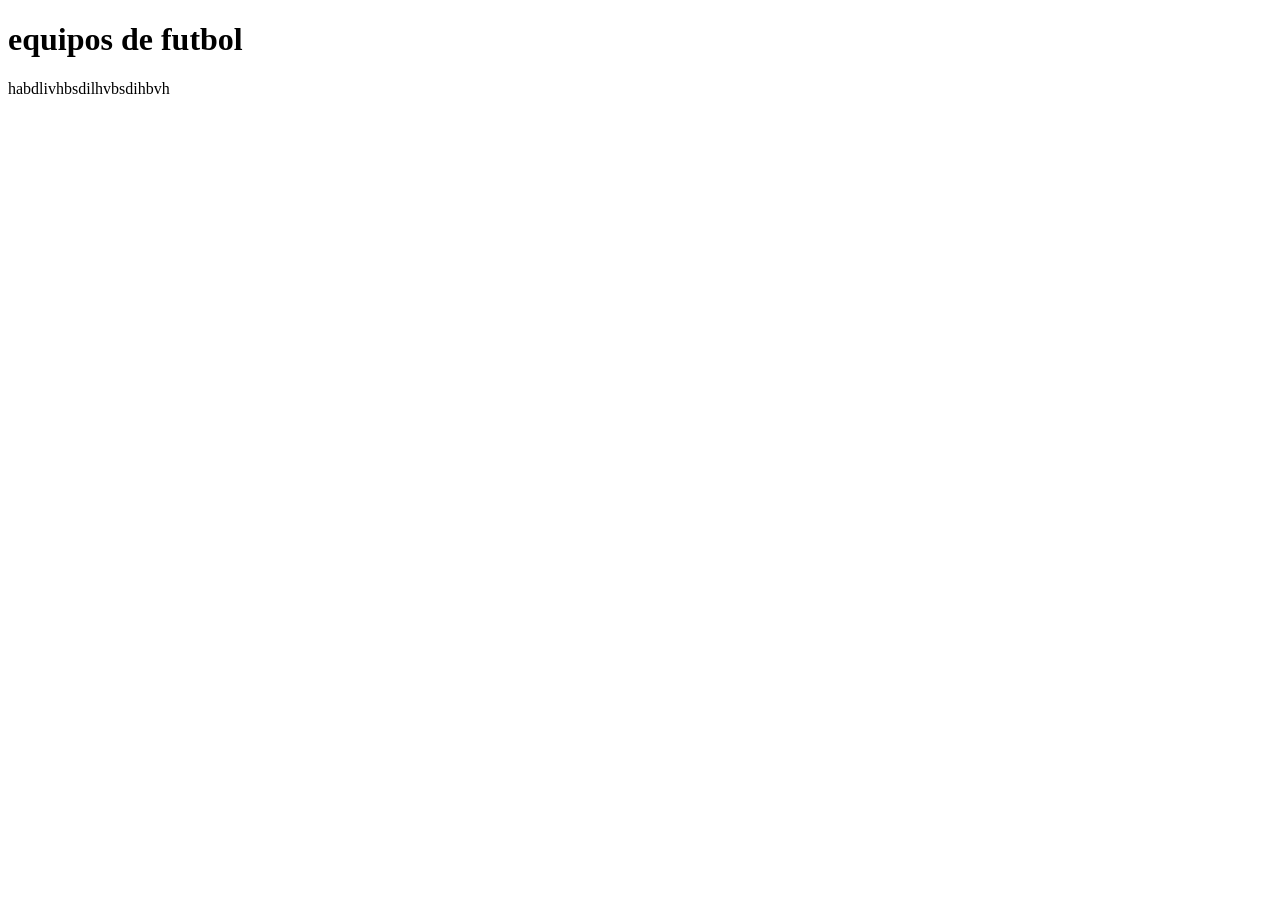
==== index.html @ 14609608 "cree el index" ====
<!DOCTYPE html>
<html lang="en">
<head>
    <meta charset="UTF-8">
    <meta name="viewport" content="width=device-width, initial-scale=1.0">
    <title>Document</title>
</head>
<body>
    <h1>equipos de futbol</h1>
    <p>habdlivhbsdilhvbsdihbvh</p>
</body>
</html>
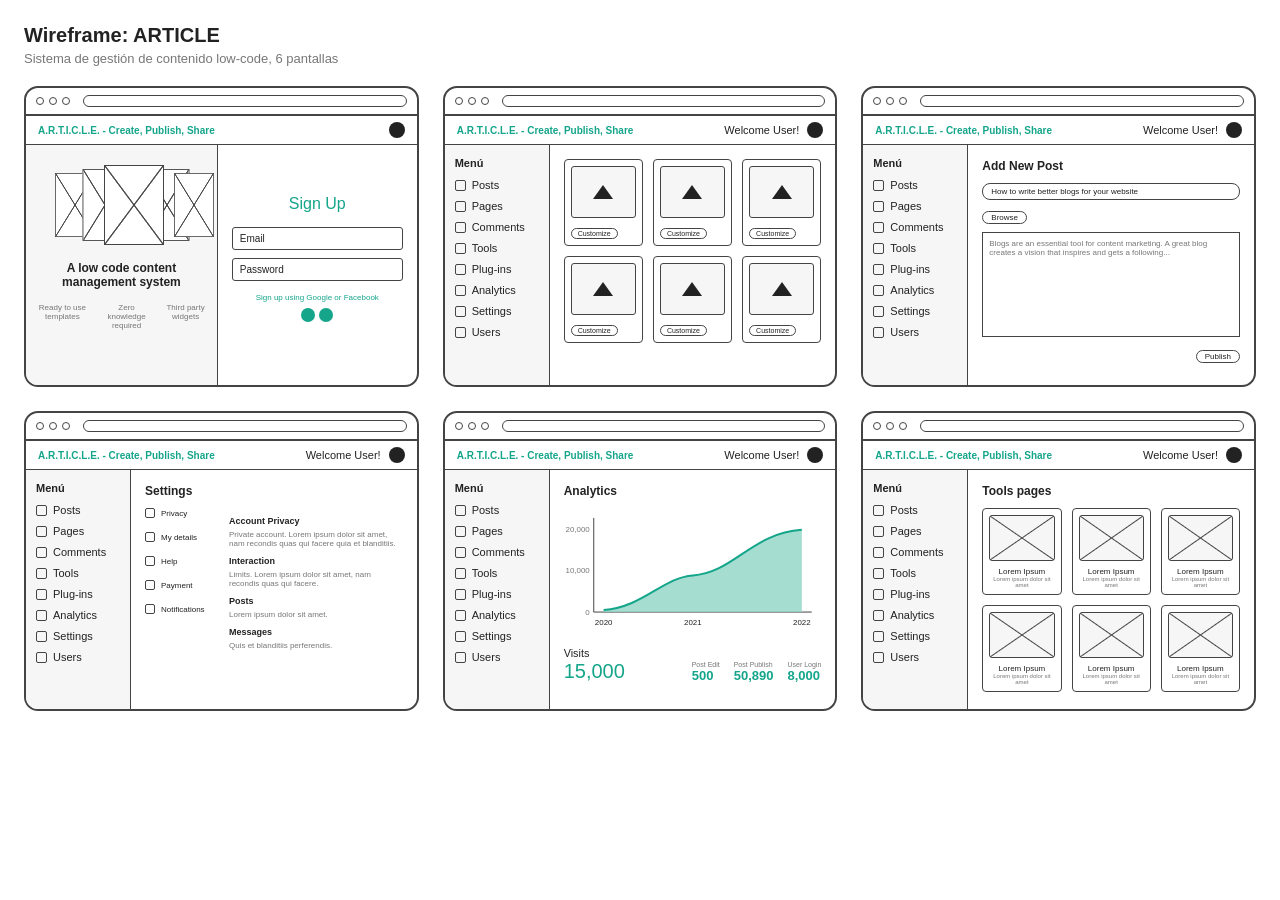
==== commit 091952f1: "Add files via upload" ====
--- a/index.html
+++ b/index.html
@@ -1,12 +1,147 @@
 <!DOCTYPE html>
-<html lang="en">
+<html lang="es">
 <head>
-    <meta charset="UTF-8">
-    <meta name="viewport" content="width=device-width, initial-scale=1.0">
-    <title>Document</title>
+<meta charset="UTF-8">
+<meta name="viewport" content="width=device-width, initial-scale=1">
+<title>Wireframe - ARTICLE</title>
+<link rel="stylesheet" href="styles.css">
 </head>
 <body>
-    <h1>equipos de futbol</h1>
-    <p>habdlivhbsdilhvbsdihbvh</p>
+
+<h1>Wireframe: ARTICLE</h1>
+<p class="sub">Sistema de gestión de contenido low-code, 6 pantallas</p>
+
+<div class="grid">
+
+  <!-- 1. Sign up -->
+  <div class="win">
+    <div class="bar"><i></i><i></i><i></i><span></span></div>
+    <div class="top"><span class="logo">A.R.T.I.C.L.E. - Create, Publish, Share</span><span class="avatar"></span></div>
+    <div class="signup">
+      <div class="hero">
+        <div class="stack"><div class="a"></div><div class="b"></div><div class="d"></div><div class="e"></div><div class="c"></div></div>
+        <strong>A low code content management system</strong>
+        <div class="mini"><span>Ready to use templates</span><span>Zero knowledge required</span><span>Third party widgets</span></div>
+      </div>
+      <div class="form">
+        <h2>Sign Up</h2>
+        <div class="input">Email</div>
+        <div class="input">Password</div>
+        <div class="social">Sign up using Google or Facebook</div>
+        <span class="dot"></span><span class="dot"></span>
+      </div>
+    </div>
+  </div>
+
+  <!-- 2. Posts -->
+  <div class="win">
+    <div class="bar"><i></i><i></i><i></i><span></span></div>
+    <div class="top"><span class="logo">A.R.T.I.C.L.E. - Create, Publish, Share</span><span class="user">Welcome User! <span class="avatar"></span></span></div>
+    <div class="body">
+      <div class="menu"><b>Menú</b><p>Posts</p><p>Pages</p><p>Comments</p><p>Tools</p><p>Plug-ins</p><p>Analytics</p><p>Settings</p><p>Users</p></div>
+      <div class="main">
+        <div class="cards">
+          <div class="card"><div class="pic"></div><span class="pill">Customize</span></div>
+          <div class="card"><div class="pic"></div><span class="pill">Customize</span></div>
+          <div class="card"><div class="pic"></div><span class="pill">Customize</span></div>
+          <div class="card"><div class="pic"></div><span class="pill">Customize</span></div>
+          <div class="card"><div class="pic"></div><span class="pill">Customize</span></div>
+          <div class="card"><div class="pic"></div><span class="pill">Customize</span></div>
+        </div>
+      </div>
+    </div>
+  </div>
+
+  <!-- 3. Add new post -->
+  <div class="win">
+    <div class="bar"><i></i><i></i><i></i><span></span></div>
+    <div class="top"><span class="logo">A.R.T.I.C.L.E. - Create, Publish, Share</span><span class="user">Welcome User! <span class="avatar"></span></span></div>
+    <div class="body">
+      <div class="menu"><b>Menú</b><p>Posts</p><p>Pages</p><p>Comments</p><p>Tools</p><p>Plug-ins</p><p>Analytics</p><p>Settings</p><p>Users</p></div>
+      <div class="main">
+        <h3>Add New Post</h3>
+        <div class="field">How to write better blogs for your website</div>
+        <span class="btn-sm">Browse</span>
+        <div class="editor">Blogs are an essential tool for content marketing. A great blog creates a vision that inspires and gets a following...</div>
+        <div class="right"><span class="btn-sm">Publish</span></div>
+      </div>
+    </div>
+  </div>
+
+  <!-- 4. Settings -->
+  <div class="win">
+    <div class="bar"><i></i><i></i><i></i><span></span></div>
+    <div class="top"><span class="logo">A.R.T.I.C.L.E. - Create, Publish, Share</span><span class="user">Welcome User! <span class="avatar"></span></span></div>
+    <div class="body">
+      <div class="menu"><b>Menú</b><p>Posts</p><p>Pages</p><p>Comments</p><p>Tools</p><p>Plug-ins</p><p>Analytics</p><p>Settings</p><p>Users</p></div>
+      <div class="main">
+        <h3>Settings</h3>
+        <div class="lines">
+          <div class="opts"><p>Privacy</p><p>My details</p><p>Help</p><p>Payment</p><p>Notifications</p></div>
+          <div class="txt">
+            <b>Account Privacy</b>Private account. Lorem ipsum dolor sit amet, nam recondis quas qui facere quia et blanditiis.
+            <b>Interaction</b>Limits. Lorem ipsum dolor sit amet, nam recondis quas qui facere.
+            <b>Posts</b>Lorem ipsum dolor sit amet.
+            <b>Messages</b>Quis et blanditiis perferendis.
+          </div>
+        </div>
+      </div>
+    </div>
+  </div>
+
+  <!-- 5. Analytics -->
+  <div class="win">
+    <div class="bar"><i></i><i></i><i></i><span></span></div>
+    <div class="top"><span class="logo">A.R.T.I.C.L.E. - Create, Publish, Share</span><span class="user">Welcome User! <span class="avatar"></span></span></div>
+    <div class="body">
+      <div class="menu"><b>Menú</b><p>Posts</p><p>Pages</p><p>Comments</p><p>Tools</p><p>Plug-ins</p><p>Analytics</p><p>Settings</p><p>Users</p></div>
+      <div class="main">
+        <h3>Analytics</h3>
+        <svg class="chart" viewBox="0 0 260 130" role="img" aria-label="Gráfico de visitas 2020 a 2022">
+          <g stroke="var(--line)" stroke-width="1" fill="none">
+            <path d="M30 10V105H250"/>
+          </g>
+          <g fill="var(--muted)" font-size="8" text-anchor="end">
+            <text x="26" y="24">20,000</text><text x="26" y="66">10,000</text><text x="26" y="108">0</text>
+          </g>
+          <path d="M40 103 C80 100, 100 70, 130 68 C170 66, 190 25, 240 22 L240 105 L40 105 Z" fill="var(--accent-soft)" opacity=".8"/>
+          <path d="M40 103 C80 100, 100 70, 130 68 C170 66, 190 25, 240 22" fill="none" stroke="var(--accent)" stroke-width="2"/>
+          <g fill="var(--text)" font-size="8" text-anchor="middle">
+            <text x="40" y="118">2020</text><text x="130" y="118">2021</text><text x="240" y="118">2022</text>
+          </g>
+        </svg>
+        <div class="stats">
+          <div><small>Visits</small><div class="big">15,000</div></div>
+          <div class="nums">
+            <span>Post Edit<b>500</b></span>
+            <span>Post Publish<b>50,890</b></span>
+            <span>User Login<b>8,000</b></span>
+          </div>
+        </div>
+      </div>
+    </div>
+  </div>
+
+  <!-- 6. Tools -->
+  <div class="win">
+    <div class="bar"><i></i><i></i><i></i><span></span></div>
+    <div class="top"><span class="logo">A.R.T.I.C.L.E. - Create, Publish, Share</span><span class="user">Welcome User! <span class="avatar"></span></span></div>
+    <div class="body">
+      <div class="menu"><b>Menú</b><p>Posts</p><p>Pages</p><p>Comments</p><p>Tools</p><p>Plug-ins</p><p>Analytics</p><p>Settings</p><p>Users</p></div>
+      <div class="main">
+        <h3>Tools pages</h3>
+        <div class="cards">
+          <div class="card tool"><div class="pic"></div>Lorem Ipsum<small>Lorem ipsum dolor sit amet</small></div>
+          <div class="card tool"><div class="pic"></div>Lorem Ipsum<small>Lorem ipsum dolor sit amet</small></div>
+          <div class="card tool"><div class="pic"></div>Lorem Ipsum<small>Lorem ipsum dolor sit amet</small></div>
+          <div class="card tool"><div class="pic"></div>Lorem Ipsum<small>Lorem ipsum dolor sit amet</small></div>
+          <div class="card tool"><div class="pic"></div>Lorem Ipsum<small>Lorem ipsum dolor sit amet</small></div>
+          <div class="card tool"><div class="pic"></div>Lorem Ipsum<small>Lorem ipsum dolor sit amet</small></div>
+        </div>
+      </div>
+    </div>
+  </div>
+
+</div>
 </body>
-</html>+</html>
--- a/styles.css
+++ b/styles.css
@@ -0,0 +1,247 @@
+:root {
+  --bg: #ffffff;
+  --panel: #f6f6f6;
+  --line: #444444;
+  --text: #222222;
+  --muted: #777777;
+  --accent: #14a58a;
+  --accent-soft: #8fd5c6;
+}
+
+* { box-sizing: border-box; }
+body {
+  margin: 0;
+  padding: 24px;
+  background: var(--bg);
+  color: var(--text);
+  font-family: "Trebuchet MS", Arial, sans-serif;
+  font-size: 13px;
+}
+h1 { font-size: 20px; margin: 0 0 4px; }
+.sub { color: var(--muted); margin: 0 0 20px; }
+
+.grid {
+  display: grid;
+  grid-template-columns: repeat(3, 1fr);
+  gap: 24px;
+}
+@media (max-width: 1000px) { .grid { grid-template-columns: repeat(2, 1fr); } }
+@media (max-width: 640px) { .grid { grid-template-columns: 1fr; } }
+
+/* ventana del navegador */
+.win {
+  border: 2px solid var(--line);
+  border-radius: 14px;
+  background: var(--bg);
+  overflow: hidden;
+  min-height: 300px;
+  display: flex;
+  flex-direction: column;
+}
+.bar {
+  display: flex;
+  align-items: center;
+  gap: 5px;
+  padding: 7px 10px;
+  border-bottom: 2px solid var(--line);
+}
+.bar i {
+  width: 8px; height: 8px;
+  border: 1.5px solid var(--line);
+  border-radius: 50%;
+}
+.bar span {
+  flex: 1;
+  height: 12px;
+  margin-left: 8px;
+  border: 1.5px solid var(--line);
+  border-radius: 8px;
+}
+
+/* cabecera de la app */
+.top {
+  display: flex;
+  justify-content: space-between;
+  align-items: center;
+  padding: 6px 12px;
+  border-bottom: 1.5px solid var(--line);
+  font-size: 11px;
+}
+.logo { color: var(--accent); font-size: 10px; font-weight: bold; }
+.user { display: flex; align-items: center; gap: 8px; }
+.avatar {
+  width: 16px; height: 16px;
+  border-radius: 50%;
+  background: var(--text);
+}
+
+.body { display: flex; flex: 1; }
+.menu {
+  width: 105px;
+  padding: 12px 10px;
+  background: var(--panel);
+  border-right: 1.5px solid var(--line);
+  font-size: 11px;
+}
+.menu b { display: block; margin-bottom: 10px; }
+.menu p { margin: 0 0 9px; display: flex; align-items: center; gap: 6px; }
+.menu p::before {
+  content: "";
+  width: 9px; height: 9px;
+  border: 1.5px solid var(--line);
+  border-radius: 2px;
+  flex-shrink: 0;
+}
+.main { flex: 1; padding: 14px; min-width: 0; }
+.main h3 { margin: 0 0 10px; font-size: 12px; }
+
+/* sign up */
+.signup { flex: 1; display: flex; }
+.hero {
+  flex: 1;
+  background: var(--panel);
+  border-right: 1.5px solid var(--line);
+  padding: 20px 10px;
+  text-align: center;
+}
+.stack { height: 80px; position: relative; margin-bottom: 16px; }
+.stack div {
+  position: absolute;
+  top: 0;
+  width: 50px; height: 80px;
+  border: 1.5px solid var(--line);
+  background: var(--bg);
+}
+.stack .a { left: 8%; transform: scale(.8); }
+.stack .b { left: 26%; transform: scale(.9); }
+.stack .c { left: 40%; width: 60px; z-index: 1; }
+.stack .d { left: 62%; transform: scale(.9); }
+.stack .e { left: 78%; transform: scale(.8); }
+.stack div::before, .stack div::after {
+  content: "";
+  position: absolute;
+  inset: 0;
+  background:
+    linear-gradient(to top right, transparent calc(50% - 1px), var(--line) 50%, transparent calc(50% + 1px)),
+    linear-gradient(to top left, transparent calc(50% - 1px), var(--line) 50%, transparent calc(50% + 1px));
+}
+.hero strong { display: block; margin-bottom: 14px; font-size: 12px; }
+.mini { display: flex; justify-content: center; gap: 10px; font-size: 8px; color: var(--muted); }
+.form {
+  flex: 1;
+  padding: 20px 14px;
+  text-align: center;
+}
+.form h2 { color: var(--accent); font-size: 16px; margin: 30px 0 14px; font-weight: normal; }
+.input {
+  border: 1.5px solid var(--line);
+  border-radius: 3px;
+  padding: 5px 7px;
+  margin-bottom: 8px;
+  text-align: left;
+  font-size: 10px;
+}
+.social { font-size: 8px; color: var(--accent); margin: 12px 0 6px; }
+.dot {
+  display: inline-block;
+  width: 14px; height: 14px;
+  border-radius: 50%;
+  background: var(--accent);
+  margin: 0 2px;
+}
+
+/* tarjetas de posts */
+.cards {
+  display: grid;
+  grid-template-columns: repeat(3, 1fr);
+  gap: 10px;
+}
+.card {
+  border: 1.5px solid var(--line);
+  border-radius: 4px;
+  background: var(--bg);
+  padding: 6px;
+}
+.pic {
+  height: 52px;
+  border: 1.5px solid var(--line);
+  border-radius: 3px;
+  background: var(--panel);
+  margin-bottom: 6px;
+  position: relative;
+}
+.pic::after {
+  content: "";
+  position: absolute;
+  left: 50%; top: 50%;
+  width: 0; height: 0;
+  transform: translate(-50%, -50%);
+  border-left: 10px solid transparent;
+  border-right: 10px solid transparent;
+  border-bottom: 14px solid var(--text);
+}
+.pill {
+  border: 1.5px solid var(--line);
+  border-radius: 10px;
+  padding: 1px 6px;
+  font-size: 7px;
+}
+
+/* tools con X */
+.tool .pic { height: 46px; }
+.tool .pic::after { display: none; }
+.tool .pic::before {
+  content: "";
+  position: absolute;
+  inset: 0;
+  background:
+    linear-gradient(to top right, transparent calc(50% - 1px), var(--line) 50%, transparent calc(50% + 1px)),
+    linear-gradient(to top left, transparent calc(50% - 1px), var(--line) 50%, transparent calc(50% + 1px));
+}
+.tool { text-align: center; font-size: 8px; }
+.tool small { display: block; color: var(--muted); font-size: 6px; }
+
+/* nuevo post */
+.field {
+  border: 1.5px solid var(--line);
+  border-radius: 8px;
+  padding: 3px 8px;
+  font-size: 8px;
+  margin-bottom: 8px;
+}
+.btn-sm {
+  display: inline-block;
+  border: 1.5px solid var(--line);
+  border-radius: 8px;
+  padding: 1px 8px;
+  font-size: 8px;
+  margin-bottom: 8px;
+}
+.editor {
+  border: 1.5px solid var(--line);
+  height: 105px;
+  padding: 6px;
+  font-size: 8px;
+  color: var(--muted);
+}
+.right { text-align: right; margin-top: 10px; }
+
+/* settings */
+.lines { display: flex; gap: 14px; }
+.opts { width: 70px; font-size: 8px; }
+.opts p { margin: 0 0 14px; display: flex; gap: 6px; align-items: center; }
+.opts p::before {
+  content: "";
+  width: 8px; height: 8px;
+  border: 1.5px solid var(--line);
+  border-radius: 2px;
+}
+.txt { flex: 1; font-size: 8px; color: var(--muted); }
+.txt b { display: block; color: var(--text); margin: 8px 0 4px; font-size: 9px; }
+
+/* analytics */
+.chart { width: 100%; height: auto; display: block; }
+.stats { display: flex; justify-content: space-between; align-items: flex-end; margin-top: 8px; }
+.big { color: var(--accent); font-size: 20px; }
+.nums { display: flex; gap: 14px; font-size: 7px; color: var(--muted); }
+.nums b { display: block; color: var(--accent); font-size: 13px; }
